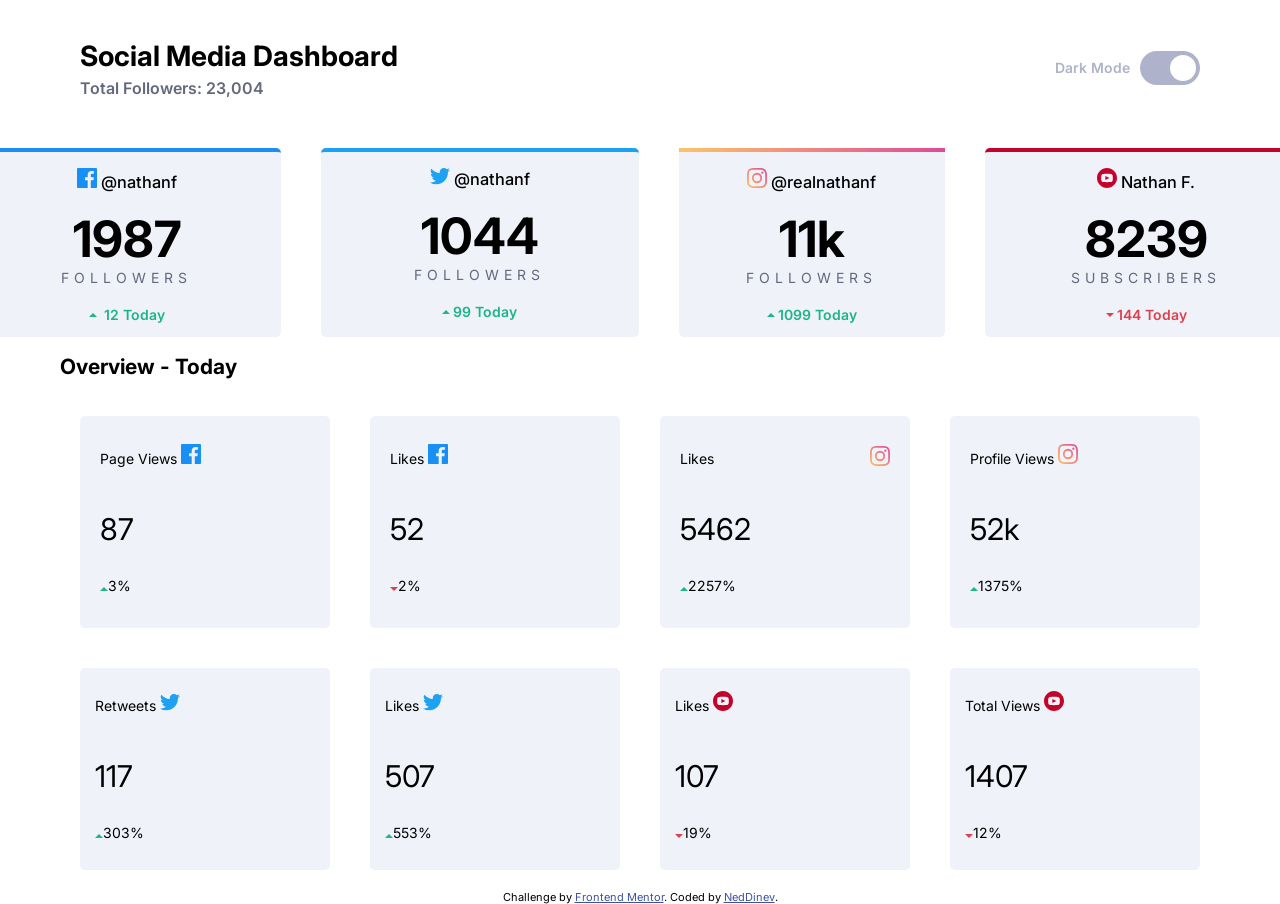
==== social-media-dashboard-with-theme-switcher-master/index.html @ 9ab5a929 "Add files via upload" ====
<!DOCTYPE html>
<html lang="en">
  <head>
    <meta charset="UTF-8" />
    <meta name="viewport" content="width=device-width, initial-scale=1.0" />
    <!-- displays site properly based on user's device -->
    <link rel="stylesheet" href="style.css" />
    <link
      rel="icon"
      type="image/png"
      sizes="32x32"
      href="./images/favicon-32x32.png"
    />

    <title>
      Frontend Mentor | Social media dashboard withtheme switcher master
    </title>
  </head>
  <body>
    <header>
      <div class="heading-wrapper">
        <h1>Social Media Dashboard</h1>
        <h3>Total Followers: 23,004</h3>
      </div>
      <div class="dark-mode-switch">
        <p>Dark Mode</p>
        <label class="switch">
          <input type="checkbox" checked />
          <span class="slider round"></span>
        </label>
      </div>
    </header>
    <main>
      <div class="wrapper-1">
        <div class="card card-facebook">
          <h3 class="card-username">
            <img src="./images/icon-facebook.svg" alt="Facebook" /> @nathanf
          </h3>
          <p class="card-number">1987</p>
          <p class="card-text">Followers</p>
          <p class="card-daily-count green">
            <img class="green-up" src="./images/icon-up.svg" alt="up" /> 12
            Today
          </p>
        </div>
        <div class="card card-twitter">
          <h3 class="card-username">
            <img src="./images/icon-twitter.svg" alt="Twitter" /> @nathanf
          </h3>
          <p class="card-number">1044</p>
          <p class="card-text">Followers</p>
          <p class="card-daily-count green">
            <img class="green-up" src="./images/icon-up.svg" alt="up" />99 Today
          </p>
        </div>
        <div class="card card-instagram">
          <h3 class="card-username">
            <img src="./images/icon-instagram.svg" alt="Instagram" />
            @realnathanf
          </h3>
          <p class="card-number">11k</p>
          <p class="card-text">Followers</p>
          <p class="card-daily-count green">
            <img class="green-up" src="./images/icon-up.svg" alt="up" />1099
            Today
          </p>
        </div>
        <div class="card card-youtube">
          <h3 class="card-username">
            <img src="./images/icon-youtube.svg" alt="youtube" /> Nathan F.
          </h3>
          <p class="card-number">8239</p>
          <p class="card-text">Subscribers</p>
          <p class="card-daily-count red">
            <img class="red-down" src="./images/icon-down.svg" alt="down" />144
            Today
          </p>
        </div>
      </div>
      <h2>Overview - Today</h2>
      <div class="wrapper-2">
        <div class="row-1">
          <div class="card">
            <p class="card-text">Page Views</p>
            <img src="./images/icon-facebook.svg" alt="Facebook" />
            <p class="card-number">87</p>

            <p class="card-daily-count">
              <img class="green-up" src="./images/icon-up.svg" alt="up" />3%
            </p>
          </div>
          <div class="card">
            <p class="card-text">Likes</p>
            <img src="./images/icon-facebook.svg" alt="Facebook" />
            <p class="card-number">52</p>

            <p class="card-daily-count">
              <img class="red-down" src="./images/icon-down.svg" alt="down" />2%
            </p>
          </div>
          <div class="card">
            <p class="card-text">Likes</p>
            <img
              src="./images/icon-instagram.svg"
              alt="Instagram"
              class="card-icon"
            />
            <p class="card-number">5462</p>

            <p class="card-daily-count">
              <img class="green-up" src="./images/icon-up.svg" alt="up" />2257%
            </p>
          </div>
          <div class="card">
            <p class="card-text">Profile Views</p>
            <img src="./images/icon-instagram.svg" alt="Instagram" />
            <p class="card-number">52k</p>

            <p class="card-daily-count">
              <img class="green-up" src="./images/icon-up.svg" alt="up" />1375%
            </p>
          </div>
        </div>
        <div class="row-2">
          <div class="card">
            <p class="card-text">Retweets</p>
            <img src="./images/icon-twitter.svg" alt="Twitter" />
            <p class="card-number">117</p>

            <p class="card-daily-count">
              <img class="green-up" src="./images/icon-up.svg" alt="up" />303%
            </p>
          </div>
          <div class="card">
            <p class="card-text">Likes</p>
            <img src="./images/icon-twitter.svg" alt="Twitter" />
            <p class="card-number">507</p>

            <p class="card-daily-count">
              <img class="green-up" src="./images/icon-up.svg" alt="up" />553%
            </p>
          </div>
          <div class="card">
            <p class="card-text">Likes</p>
            <img src="./images/icon-youtube.svg" alt="Youtube" />
            <p class="card-number">107</p>

            <p class="card-daily-count">
              <img
                class="red-down"
                src="./images/icon-down.svg"
                alt="down"
              />19%
            </p>
          </div>
          <div class="card">
            <p class="card-text">Total Views</p>
            <img src="./images/icon-youtube.svg" alt="Youtube" />
            <p class="card-number">1407</p>

            <p class="card-daily-count">
              <img
                class="red-down"
                src="./images/icon-down.svg"
                alt="down"
              />12%
            </p>
          </div>
        </div>
      </div>
    </main>
    <div class="attribution">
      Challenge by
      <a href="https://www.frontendmentor.io?ref=challenge" target="_blank"
        >Frontend Mentor</a
      >. Coded by <a href="https://www.github.com/NedDinev">NedDinev</a>.
    </div>
  </body>
</html>
---- social-media-dashboard-with-theme-switcher-master/style.css ----
@import url("https://fonts.googleapis.com/css2?family=Inter:wght@100;200;300;400;500;600;700;800;900&display=swap");
body {
  font-family: "Inter", sans-serif;
  font-size: 14px;
  font-weight: 400, 700;
  margin: 0;
  padding: 0;
}

.attribution {
  font-size: 11px;
  text-align: center;
}

.attribution a {
  color: #3e52a3;
}

header {
  display: -webkit-box;
  display: -ms-flexbox;
  display: flex;
  -webkit-box-pack: justify;
      -ms-flex-pack: justify;
          justify-content: space-between;
  padding: 20px 80px;
  margin-bottom: 30px;
  /* Rounded sliders */
}

header .heading-wrapper {
  display: inline-block;
}

header .heading-wrapper h1 {
  margin-bottom: 5px;
}

header .heading-wrapper h3 {
  color: #63687e;
  font-size: 16px;
  font-weight: 600;
  margin: 0;
}

header .dark-mode-switch {
  display: -webkit-box;
  display: -ms-flexbox;
  display: flex;
  margin-top: 25px;
}

header .dark-mode-switch p {
  color: #aeb3cb;
  font-weight: 600;
}

header .switch {
  position: relative;
  display: inline-block;
  width: 60px;
  height: 34px;
  margin-top: 6px;
  margin-left: 10px;
}

header .switch input {
  opacity: 0;
  width: 0;
  height: 0;
}

header .slider {
  position: absolute;
  cursor: pointer;
  top: 0;
  left: 0;
  right: 0;
  bottom: 0;
  background-color: #aeb3cb;
  -webkit-transition: 0.4s;
  transition: 0.4s;
}

header .slider:before {
  position: absolute;
  content: "";
  height: 26px;
  width: 26px;
  left: 4px;
  bottom: 4px;
  background-color: white;
  -webkit-transition: 0.4s;
  transition: 0.4s;
}

header input:checked + .slider {
  background-color: #aeb3cb;
}

header input:focus + .slider {
  background: linear-gradient(232deg, #378fe6 0%, #3eda82 70%);
}

header input:checked + .slider:before {
  -webkit-transform: translateX(26px);
          transform: translateX(26px);
}

header .slider.round {
  border-radius: 34px;
}

header .slider.round:before {
  border-radius: 50%;
}

main {
  padding: 0 60px;
}

main .wrapper-1 {
  display: -webkit-box;
  display: -ms-flexbox;
  display: flex;
  -webkit-box-pack: center;
      -ms-flex-pack: center;
          justify-content: center;
}

main .wrapper-1 .card-facebook {
  border-top: 4px solid #198ff5;
}

main .wrapper-1 .card-twitter {
  border-top: 4px solid #1ca0f2;
}

main .wrapper-1 .card-instagram {
  border-width: 4px;
  border-style: solid;
  -o-border-image: linear-gradient(to right, #fdc468, #df4996) 1;
     border-image: -webkit-gradient(linear, left top, right top, from(#fdc468), to(#df4996)) 1;
     border-image: linear-gradient(to right, #fdc468, #df4996) 1;
  border-bottom: none;
  border-right: none;
  border-left: none;
}

main .wrapper-1 .card-youtube {
  border-top: 4px solid #c4032a;
}

main .wrapper-1 .card {
  width: 400px;
  text-align: center;
  background-color: #f0f2fa;
  border-radius: 5px;
  margin: 0 20px;
}

main .wrapper-1 .card .card-username {
  font-weight: 500;
}

main .wrapper-1 .card .card-number {
  font-size: 50px;
  font-weight: 700;
  margin: 0 100px;
}

main .wrapper-1 .card .card-text {
  text-transform: uppercase;
  letter-spacing: 5px;
  color: #63687e;
  margin: 0 0 20px 0;
}

main .wrapper-1 .card .card-daily-count {
  font-weight: 600;
}

main .wrapper-1 .card .green-up,
main .wrapper-1 .card .red-down {
  margin-bottom: 3px;
  margin-right: 3px;
}

main .wrapper-1 .card .green {
  color: #1db489;
}

main .wrapper-1 .card .red {
  color: #dc414c;
}

main .wrapper-2 h2 {
  color: #63687e;
}

main .wrapper-2 .row-1 {
  display: -webkit-box;
  display: -ms-flexbox;
  display: flex;
  -webkit-box-orient: horizontal;
  -webkit-box-direction: normal;
      -ms-flex-direction: row;
          flex-direction: row;
  -webkit-box-pack: center;
      -ms-flex-pack: center;
          justify-content: center;
}

main .wrapper-2 .row-1 .card {
  padding: 20px;
  background-color: #f0f2fa;
  border-radius: 5px;
  margin: 20px;
  width: 400px;
}

main .wrapper-2 .row-1 .card .card-text {
  display: inline-block;
}

main .wrapper-2 .row-1 .card .card-number {
  font-size: 30px;
}

main .wrapper-2 .row-1 .card .card-icon {
  display: block;
  float: right;
  margin-top: 10px;
}

main .wrapper-2 .row-2 {
  display: -webkit-box;
  display: -ms-flexbox;
  display: flex;
  -webkit-box-orient: horizontal;
  -webkit-box-direction: normal;
      -ms-flex-direction: row;
          flex-direction: row;
  -webkit-box-pack: center;
      -ms-flex-pack: center;
          justify-content: center;
}

main .wrapper-2 .row-2 .card {
  padding: 15px;
  background-color: #f0f2fa;
  border-radius: 5px;
  margin: 20px;
  width: 400px;
}

main .wrapper-2 .row-2 .card .card-text {
  display: inline-block;
}

main .wrapper-2 .row-2 .card .card-number {
  font-size: 30px;
}

main .wrapper-2 .row-2 .card img {
  display: inline-block;
}
/*# sourceMappingURL=style.css.map */
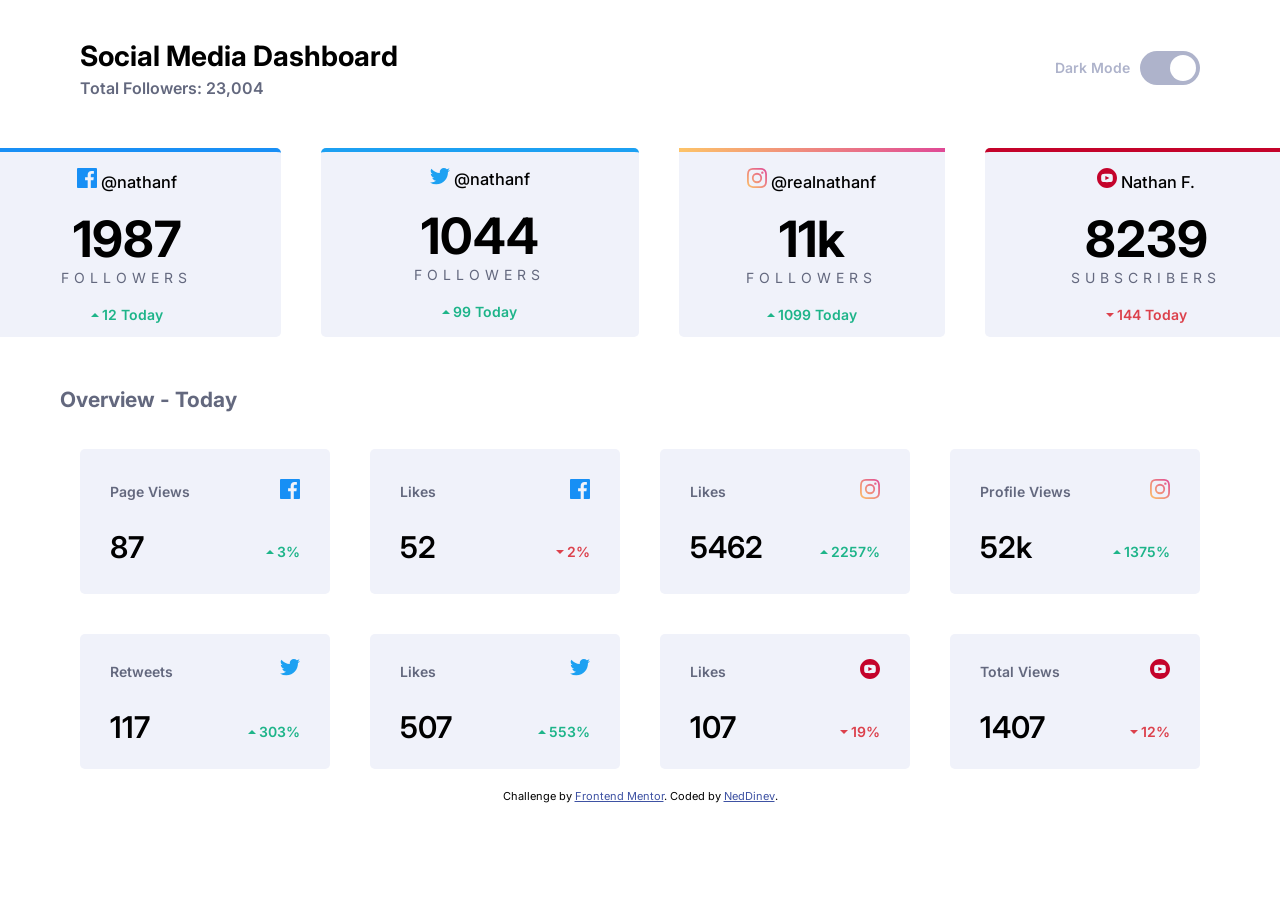
==== commit a69dbebd: "Add files via upload" ====
--- a/social-media-dashboard-with-theme-switcher-master/index.html
+++ b/social-media-dashboard-with-theme-switcher-master/index.html
@@ -39,8 +39,7 @@
           <p class="card-number">1987</p>
           <p class="card-text">Followers</p>
           <p class="card-daily-count green">
-            <img class="green-up" src="./images/icon-up.svg" alt="up" /> 12
-            Today
+            <img class="green-up" src="./images/icon-up.svg" alt="up" />12 Today
           </p>
         </div>
         <div class="card card-twitter">
@@ -82,21 +81,37 @@
         <div class="row-1">
           <div class="card">
             <p class="card-text">Page Views</p>
-            <img src="./images/icon-facebook.svg" alt="Facebook" />
-            <p class="card-number">87</p>
-
-            <p class="card-daily-count">
-              <img class="green-up" src="./images/icon-up.svg" alt="up" />3%
-            </p>
-          </div>
-          <div class="card">
-            <p class="card-text">Likes</p>
-            <img src="./images/icon-facebook.svg" alt="Facebook" />
-            <p class="card-number">52</p>
-
-            <p class="card-daily-count">
-              <img class="red-down" src="./images/icon-down.svg" alt="down" />2%
-            </p>
+            <img
+              src="./images/icon-facebook.svg"
+              alt="Facebook"
+              class="card-icon"
+            />
+            <div class="inline-box">
+              <p class="card-number">87</p>
+
+              <p class="card-daily-count green">
+                <img class="green-up" src="./images/icon-up.svg" alt="up" />3%
+              </p>
+            </div>
+          </div>
+          <div class="card">
+            <p class="card-text">Likes</p>
+            <img
+              src="./images/icon-facebook.svg"
+              alt="Facebook"
+              class="card-icon"
+            />
+            <div class="inline-box">
+              <p class="card-number">52</p>
+
+              <p class="card-daily-count red">
+                <img
+                  class="red-down"
+                  src="./images/icon-down.svg"
+                  alt="down"
+                />2%
+              </p>
+            </div>
           </div>
           <div class="card">
             <p class="card-text">Likes</p>
@@ -105,66 +120,106 @@
               alt="Instagram"
               class="card-icon"
             />
-            <p class="card-number">5462</p>
-
-            <p class="card-daily-count">
-              <img class="green-up" src="./images/icon-up.svg" alt="up" />2257%
-            </p>
+            <div class="inline-box">
+              <p class="card-number">5462</p>
+
+              <p class="card-daily-count green">
+                <img
+                  class="green-up"
+                  src="./images/icon-up.svg"
+                  alt="up"
+                />2257%
+              </p>
+            </div>
           </div>
           <div class="card">
             <p class="card-text">Profile Views</p>
-            <img src="./images/icon-instagram.svg" alt="Instagram" />
-            <p class="card-number">52k</p>
-
-            <p class="card-daily-count">
-              <img class="green-up" src="./images/icon-up.svg" alt="up" />1375%
-            </p>
+            <img
+              src="./images/icon-instagram.svg"
+              alt="Instagram"
+              class="card-icon"
+            />
+            <div class="inline-box">
+              <p class="card-number">52k</p>
+
+              <p class="card-daily-count green">
+                <img
+                  class="green-up"
+                  src="./images/icon-up.svg"
+                  alt="up"
+                />1375%
+              </p>
+            </div>
           </div>
         </div>
         <div class="row-2">
           <div class="card">
             <p class="card-text">Retweets</p>
-            <img src="./images/icon-twitter.svg" alt="Twitter" />
-            <p class="card-number">117</p>
-
-            <p class="card-daily-count">
-              <img class="green-up" src="./images/icon-up.svg" alt="up" />303%
-            </p>
-          </div>
-          <div class="card">
-            <p class="card-text">Likes</p>
-            <img src="./images/icon-twitter.svg" alt="Twitter" />
-            <p class="card-number">507</p>
-
-            <p class="card-daily-count">
-              <img class="green-up" src="./images/icon-up.svg" alt="up" />553%
-            </p>
-          </div>
-          <div class="card">
-            <p class="card-text">Likes</p>
-            <img src="./images/icon-youtube.svg" alt="Youtube" />
-            <p class="card-number">107</p>
-
-            <p class="card-daily-count">
-              <img
-                class="red-down"
-                src="./images/icon-down.svg"
-                alt="down"
-              />19%
-            </p>
+            <img
+              src="./images/icon-twitter.svg"
+              alt="Twitter"
+              class="card-icon"
+            />
+            <div class="inline-box">
+              <p class="card-number">117</p>
+
+              <p class="card-daily-count green">
+                <img class="green-up" src="./images/icon-up.svg" alt="up" />303%
+              </p>
+            </div>
+          </div>
+          <div class="card">
+            <p class="card-text">Likes</p>
+            <img
+              src="./images/icon-twitter.svg"
+              alt="Twitter"
+              class="card-icon"
+            />
+            <div class="inline-box">
+              <p class="card-number">507</p>
+
+              <p class="card-daily-count green">
+                <img class="green-up" src="./images/icon-up.svg" alt="up" />553%
+              </p>
+            </div>
+          </div>
+          <div class="card">
+            <p class="card-text">Likes</p>
+            <img
+              src="./images/icon-youtube.svg"
+              alt="Youtube"
+              class="card-icon"
+            />
+            <div class="inline-box">
+              <p class="card-number">107</p>
+
+              <p class="card-daily-count red">
+                <img
+                  class="red-down"
+                  src="./images/icon-down.svg"
+                  alt="down"
+                />19%
+              </p>
+            </div>
           </div>
           <div class="card">
             <p class="card-text">Total Views</p>
-            <img src="./images/icon-youtube.svg" alt="Youtube" />
-            <p class="card-number">1407</p>
-
-            <p class="card-daily-count">
-              <img
-                class="red-down"
-                src="./images/icon-down.svg"
-                alt="down"
-              />12%
-            </p>
+            <img
+              src="./images/icon-youtube.svg"
+              alt="Youtube"
+              class="card-icon"
+            />
+            <div class="inline-box">
+              <p class="card-number">1407</p>
+
+              <p class="card-daily-count red">
+                <img
+                  class="red-down"
+                  src="./images/icon-down.svg"
+                  alt="down"
+                />12%
+              </p>
+            </div>
           </div>
         </div>
       </div>
--- a/social-media-dashboard-with-theme-switcher-master/style.css
+++ b/social-media-dashboard-with-theme-switcher-master/style.css
@@ -77,9 +77,7 @@
   left: 0;
   right: 0;
   bottom: 0;
-  background-color: #aeb3cb;
-  -webkit-transition: 0.4s;
-  transition: 0.4s;
+  background: linear-gradient(232deg, #378fe6 0%, #3eda82 70%);
 }
 
 header .slider:before {
@@ -89,17 +87,21 @@
   width: 26px;
   left: 4px;
   bottom: 4px;
-  background-color: white;
+  background: #252a41;
   -webkit-transition: 0.4s;
   transition: 0.4s;
 }
 
 header input:checked + .slider {
-  background-color: #aeb3cb;
-}
-
-header input:focus + .slider {
+  background: #aeb3cb;
+}
+
+header input:hover + .slider {
   background: linear-gradient(232deg, #378fe6 0%, #3eda82 70%);
+}
+
+header input:checked + .slider:before {
+  background: white;
 }
 
 header input:checked + .slider:before {
@@ -119,6 +121,24 @@
   padding: 0 60px;
 }
 
+main h2 {
+  color: #63687e;
+}
+
+main .green-up,
+main .red-down {
+  margin-bottom: 3px;
+  margin-right: 3px;
+}
+
+main .green {
+  color: #1db489;
+}
+
+main .red {
+  color: #dc414c;
+}
+
 main .wrapper-1 {
   display: -webkit-box;
   display: -ms-flexbox;
@@ -126,6 +146,7 @@
   -webkit-box-pack: center;
       -ms-flex-pack: center;
           justify-content: center;
+  margin-bottom: 50px;
 }
 
 main .wrapper-1 .card-facebook {
@@ -180,22 +201,20 @@
   font-weight: 600;
 }
 
-main .wrapper-1 .card .green-up,
-main .wrapper-1 .card .red-down {
-  margin-bottom: 3px;
-  margin-right: 3px;
-}
-
-main .wrapper-1 .card .green {
-  color: #1db489;
-}
-
-main .wrapper-1 .card .red {
-  color: #dc414c;
-}
-
-main .wrapper-2 h2 {
-  color: #63687e;
+main .wrapper-2 .card-daily-count {
+  font-weight: 600;
+  display: block;
+  float: right;
+}
+
+main .wrapper-2 .inline-box {
+  margin-top: 15px;
+}
+
+main .wrapper-2 .card-icon {
+  display: block;
+  float: right;
+  margin-top: 10px;
 }
 
 main .wrapper-2 .row-1 {
@@ -212,7 +231,7 @@
 }
 
 main .wrapper-2 .row-1 .card {
-  padding: 20px;
+  padding: 20px 30px;
   background-color: #f0f2fa;
   border-radius: 5px;
   margin: 20px;
@@ -221,16 +240,15 @@
 
 main .wrapper-2 .row-1 .card .card-text {
   display: inline-block;
+  font-weight: 600;
+  color: #63687e;
 }
 
 main .wrapper-2 .row-1 .card .card-number {
   font-size: 30px;
-}
-
-main .wrapper-2 .row-1 .card .card-icon {
-  display: block;
-  float: right;
-  margin-top: 10px;
+  font-weight: 600;
+  display: inline-block;
+  margin: 0;
 }
 
 main .wrapper-2 .row-2 {
@@ -247,7 +265,7 @@
 }
 
 main .wrapper-2 .row-2 .card {
-  padding: 15px;
+  padding: 15px 30px;
   background-color: #f0f2fa;
   border-radius: 5px;
   margin: 20px;
@@ -256,13 +274,14 @@
 
 main .wrapper-2 .row-2 .card .card-text {
   display: inline-block;
+  font-weight: 600;
+  color: #63687e;
 }
 
 main .wrapper-2 .row-2 .card .card-number {
   font-size: 30px;
-}
-
-main .wrapper-2 .row-2 .card img {
-  display: inline-block;
+  font-weight: 600;
+  display: inline-block;
+  margin: 0;
 }
 /*# sourceMappingURL=style.css.map */
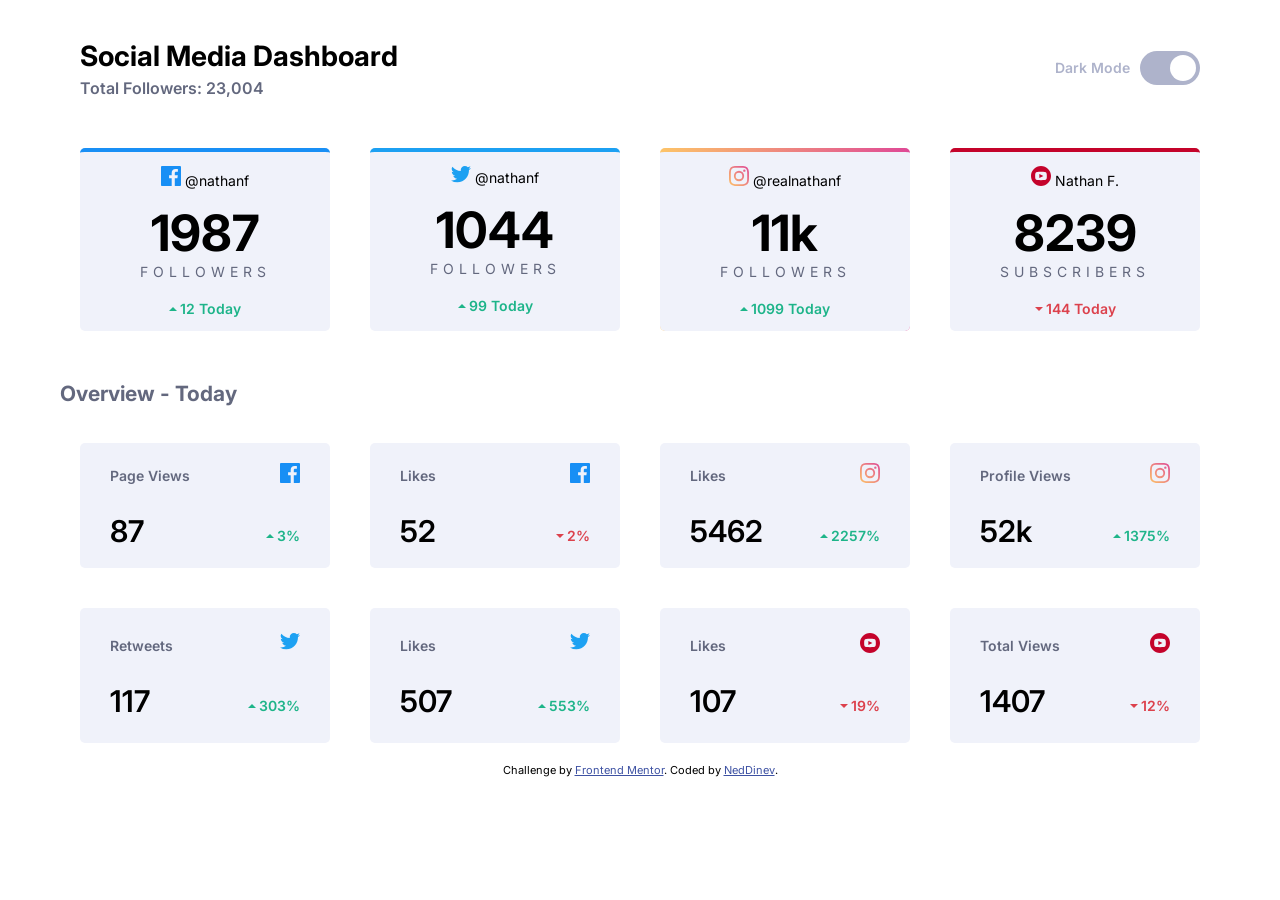
==== commit 1f7ad7b6: "Add files via upload" ====
--- a/social-media-dashboard-with-theme-switcher-master/index.html
+++ b/social-media-dashboard-with-theme-switcher-master/index.html
@@ -34,7 +34,7 @@
       <div class="wrapper-1">
         <div class="card card-facebook">
           <h3 class="card-username">
-            <img src="./images/icon-facebook.svg" alt="Facebook" /> @nathanf
+            <img src="./images/icon-facebook.svg" alt="Facebook" class="card-icon" /> @nathanf
           </h3>
           <p class="card-number">1987</p>
           <p class="card-text">Followers</p>
@@ -44,7 +44,7 @@
         </div>
         <div class="card card-twitter">
           <h3 class="card-username">
-            <img src="./images/icon-twitter.svg" alt="Twitter" /> @nathanf
+            <img src="./images/icon-twitter.svg" alt="Twitter" class="card-icon"/> @nathanf
           </h3>
           <p class="card-number">1044</p>
           <p class="card-text">Followers</p>
@@ -54,7 +54,7 @@
         </div>
         <div class="card card-instagram">
           <h3 class="card-username">
-            <img src="./images/icon-instagram.svg" alt="Instagram" />
+            <img src="./images/icon-instagram.svg" alt="Instagram" class="card-icon"/>
             @realnathanf
           </h3>
           <p class="card-number">11k</p>
@@ -66,7 +66,7 @@
         </div>
         <div class="card card-youtube">
           <h3 class="card-username">
-            <img src="./images/icon-youtube.svg" alt="youtube" /> Nathan F.
+            <img src="./images/icon-youtube.svg" alt="youtube" class="card-icon"/> Nathan F.
           </h3>
           <p class="card-number">8239</p>
           <p class="card-text">Subscribers</p>
--- a/social-media-dashboard-with-theme-switcher-master/style.css
+++ b/social-media-dashboard-with-theme-switcher-master/style.css
@@ -158,14 +158,15 @@
 }
 
 main .wrapper-1 .card-instagram {
-  border-width: 4px;
-  border-style: solid;
-  -o-border-image: linear-gradient(to right, #fdc468, #df4996) 1;
-     border-image: -webkit-gradient(linear, left top, right top, from(#fdc468), to(#df4996)) 1;
-     border-image: linear-gradient(to right, #fdc468, #df4996) 1;
+  border: double 4px transparent;
+  border-radius: 30px;
+  background-image: -webkit-gradient(linear, left top, left bottom, from(#f0f2fa), to(#f0f2fa)), -webkit-gradient(linear, left top, right top, from(#fdc468), to(#df4996));
+  background-image: linear-gradient(#f0f2fa, #f0f2fa), linear-gradient(to right, #fdc468, #df4996);
   border-bottom: none;
+  border-left: none;
   border-right: none;
-  border-left: none;
+  background-origin: border-box;
+  background-clip: content-box, border-box;
 }
 
 main .wrapper-1 .card-youtube {
@@ -173,7 +174,7 @@
 }
 
 main .wrapper-1 .card {
-  width: 400px;
+  width: 250px;
   text-align: center;
   background-color: #f0f2fa;
   border-radius: 5px;
@@ -181,13 +182,14 @@
 }
 
 main .wrapper-1 .card .card-username {
-  font-weight: 500;
+  font-size: 14px;
+  font-weight: 400;
 }
 
 main .wrapper-1 .card .card-number {
   font-size: 50px;
   font-weight: 700;
-  margin: 0 100px;
+  margin: 0;
 }
 
 main .wrapper-1 .card .card-text {
@@ -199,6 +201,12 @@
 
 main .wrapper-1 .card .card-daily-count {
   font-weight: 600;
+}
+
+main .wrapper-1 .card:hover {
+  -webkit-filter: brightness(90%);
+          filter: brightness(90%);
+  cursor: pointer;
 }
 
 main .wrapper-2 .card-daily-count {
@@ -231,11 +239,11 @@
 }
 
 main .wrapper-2 .row-1 .card {
-  padding: 20px 30px;
+  padding: 10px 30px;
   background-color: #f0f2fa;
   border-radius: 5px;
   margin: 20px;
-  width: 400px;
+  width: 300px;
 }
 
 main .wrapper-2 .row-1 .card .card-text {
@@ -249,6 +257,12 @@
   font-weight: 600;
   display: inline-block;
   margin: 0;
+}
+
+main .wrapper-2 .row-1 .card:hover {
+  -webkit-filter: brightness(90%);
+          filter: brightness(90%);
+  cursor: pointer;
 }
 
 main .wrapper-2 .row-2 {
@@ -269,7 +283,7 @@
   background-color: #f0f2fa;
   border-radius: 5px;
   margin: 20px;
-  width: 400px;
+  width: 300px;
 }
 
 main .wrapper-2 .row-2 .card .card-text {
@@ -284,4 +298,10 @@
   display: inline-block;
   margin: 0;
 }
+
+main .wrapper-2 .row-2 .card:hover {
+  -webkit-filter: brightness(90%);
+          filter: brightness(90%);
+  cursor: pointer;
+}
 /*# sourceMappingURL=style.css.map */
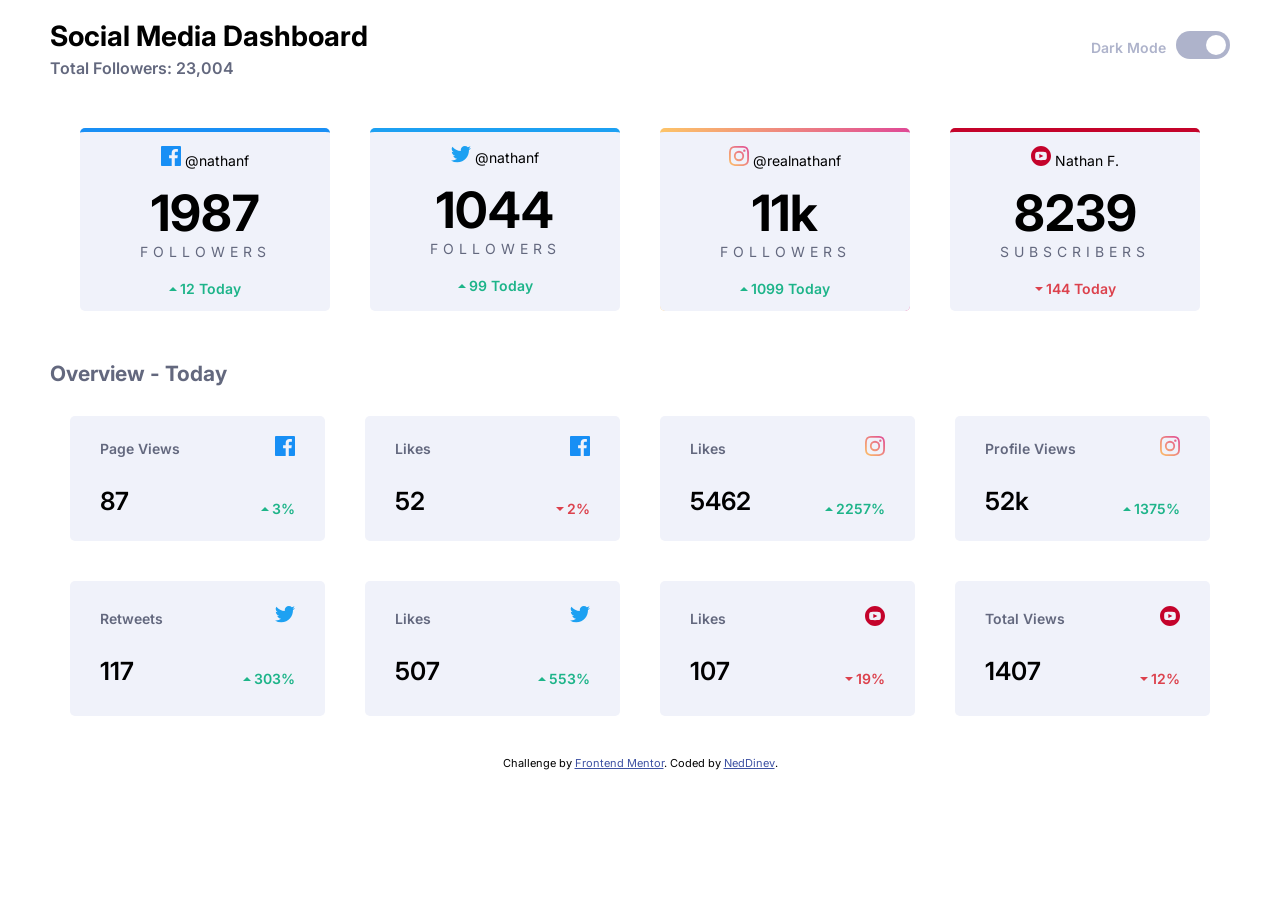
==== commit 32eec3ea: "Add files via upload" ====
--- a/social-media-dashboard-with-theme-switcher-master/index.html
+++ b/social-media-dashboard-with-theme-switcher-master/index.html
@@ -5,6 +5,7 @@
     <meta name="viewport" content="width=device-width, initial-scale=1.0" />
     <!-- displays site properly based on user's device -->
     <link rel="stylesheet" href="style.css" />
+    <link rel="stylesheet" href="responsive.css" />
     <link
       rel="icon"
       type="image/png"
@@ -22,6 +23,7 @@
         <h1>Social Media Dashboard</h1>
         <h3>Total Followers: 23,004</h3>
       </div>
+      <hr />
       <div class="dark-mode-switch">
         <p>Dark Mode</p>
         <label class="switch">
@@ -34,7 +36,12 @@
       <div class="wrapper-1">
         <div class="card card-facebook">
           <h3 class="card-username">
-            <img src="./images/icon-facebook.svg" alt="Facebook" class="card-icon" /> @nathanf
+            <img
+              src="./images/icon-facebook.svg"
+              alt="Facebook"
+              class="card-icon"
+            />
+            @nathanf
           </h3>
           <p class="card-number">1987</p>
           <p class="card-text">Followers</p>
@@ -44,7 +51,12 @@
         </div>
         <div class="card card-twitter">
           <h3 class="card-username">
-            <img src="./images/icon-twitter.svg" alt="Twitter" class="card-icon"/> @nathanf
+            <img
+              src="./images/icon-twitter.svg"
+              alt="Twitter"
+              class="card-icon"
+            />
+            @nathanf
           </h3>
           <p class="card-number">1044</p>
           <p class="card-text">Followers</p>
@@ -54,7 +66,11 @@
         </div>
         <div class="card card-instagram">
           <h3 class="card-username">
-            <img src="./images/icon-instagram.svg" alt="Instagram" class="card-icon"/>
+            <img
+              src="./images/icon-instagram.svg"
+              alt="Instagram"
+              class="card-icon"
+            />
             @realnathanf
           </h3>
           <p class="card-number">11k</p>
@@ -66,7 +82,12 @@
         </div>
         <div class="card card-youtube">
           <h3 class="card-username">
-            <img src="./images/icon-youtube.svg" alt="youtube" class="card-icon"/> Nathan F.
+            <img
+              src="./images/icon-youtube.svg"
+              alt="youtube"
+              class="card-icon"
+            />
+            Nathan F.
           </h3>
           <p class="card-number">8239</p>
           <p class="card-text">Subscribers</p>
--- a/social-media-dashboard-with-theme-switcher-master/style.css
+++ b/social-media-dashboard-with-theme-switcher-master/style.css
@@ -23,11 +23,15 @@
   -webkit-box-pack: justify;
       -ms-flex-pack: justify;
           justify-content: space-between;
-  padding: 20px 80px;
+  padding: 0 50px;
   margin-bottom: 30px;
   /* Rounded sliders */
 }
 
+header hr {
+  display: none;
+}
+
 header .heading-wrapper {
   display: inline-block;
 }
@@ -58,8 +62,8 @@
 header .switch {
   position: relative;
   display: inline-block;
-  width: 60px;
-  height: 34px;
+  width: 54px;
+  height: 28px;
   margin-top: 6px;
   margin-left: 10px;
 }
@@ -83,8 +87,8 @@
 header .slider:before {
   position: absolute;
   content: "";
-  height: 26px;
-  width: 26px;
+  height: 20px;
+  width: 20px;
   left: 4px;
   bottom: 4px;
   background: #252a41;
@@ -118,10 +122,11 @@
 }
 
 main {
-  padding: 0 60px;
+  padding: 20px 50px;
 }
 
 main h2 {
+  margin: 10px 0;
   color: #63687e;
 }
 
@@ -253,7 +258,7 @@
 }
 
 main .wrapper-2 .row-1 .card .card-number {
-  font-size: 30px;
+  font-size: 25px;
   font-weight: 600;
   display: inline-block;
   margin: 0;
@@ -293,7 +298,7 @@
 }
 
 main .wrapper-2 .row-2 .card .card-number {
-  font-size: 30px;
+  font-size: 25px;
   font-weight: 600;
   display: inline-block;
   margin: 0;
--- a/social-media-dashboard-with-theme-switcher-master/responsive.css
+++ b/social-media-dashboard-with-theme-switcher-master/responsive.css
@@ -0,0 +1,95 @@
+@media only screen and (max-width: 1010px) {
+  header {
+    padding: 0 30px;
+  }
+  main {
+    padding: 20px 30px;
+  }
+  main .wrapper-1 .card {
+    margin: 0 10px;
+  }
+  main .wrapper-2 .row-1 .card {
+    margin: 10px;
+    padding: 8px 15px;
+  }
+  main .wrapper-2 .row-2 .card {
+    margin: 10px;
+    padding: 8px 15px;
+  }
+}
+@media only screen and (max-width: 768px) {
+  header {
+    display: flex;
+    flex-direction: column;
+    margin-bottom: 0;
+  }
+  header .heading-wrapper {
+    margin-bottom: 15px;
+  }
+  header hr {
+    display: unset;
+    width: 100%;
+  }
+  header .dark-mode-switch {
+    display: inline-block;
+    margin-top: 5px;
+  }
+  header .dark-mode-switch p {
+    display: inline-block;
+  }
+  header .switch {
+    float: right;
+  }
+  main .wrapper-1 {
+    flex-direction: column;
+  }
+  main .wrapper-1 .card {
+    margin: 10px auto;
+    width: 60%;
+  }
+  main .wrapper-2 .row-1 {
+    flex-direction: column;
+  }
+  main .wrapper-2 .row-2 {
+    flex-direction: column;
+  }
+  main .wrapper-2 .row-1 .card {
+    margin: 10px auto;
+    width: 55%;
+  }
+  main .wrapper-2 .row-2 .card {
+    margin: 10px auto;
+    width: 55%;
+  }
+}
+@media only screen and (max-width: 570px) {
+  main .wrapper-1 .card {
+    width: 80%;
+  }
+  main .wrapper-2 .row-1 .card {
+    width: 75%;
+  }
+  main .wrapper-2 .row-2 .card {
+    width: 75%;
+  }
+}
+@media only screen and (max-width: 450px) {
+  header .heading-wrapper h1 {
+    font-size: 6vw;
+  }
+  header .heading-wrapper h3 {
+    font-size: 4vw;
+  }
+  header .dark-mode-switch {
+    font-size: 4vw;
+  }
+  main .wrapper-1 .card {
+    width: 100%;
+  }
+  main .wrapper-2 .row-1 .card {
+    width: 90%;
+  }
+  main .wrapper-2 .row-2 .card {
+    width: 90%;
+  }
+}
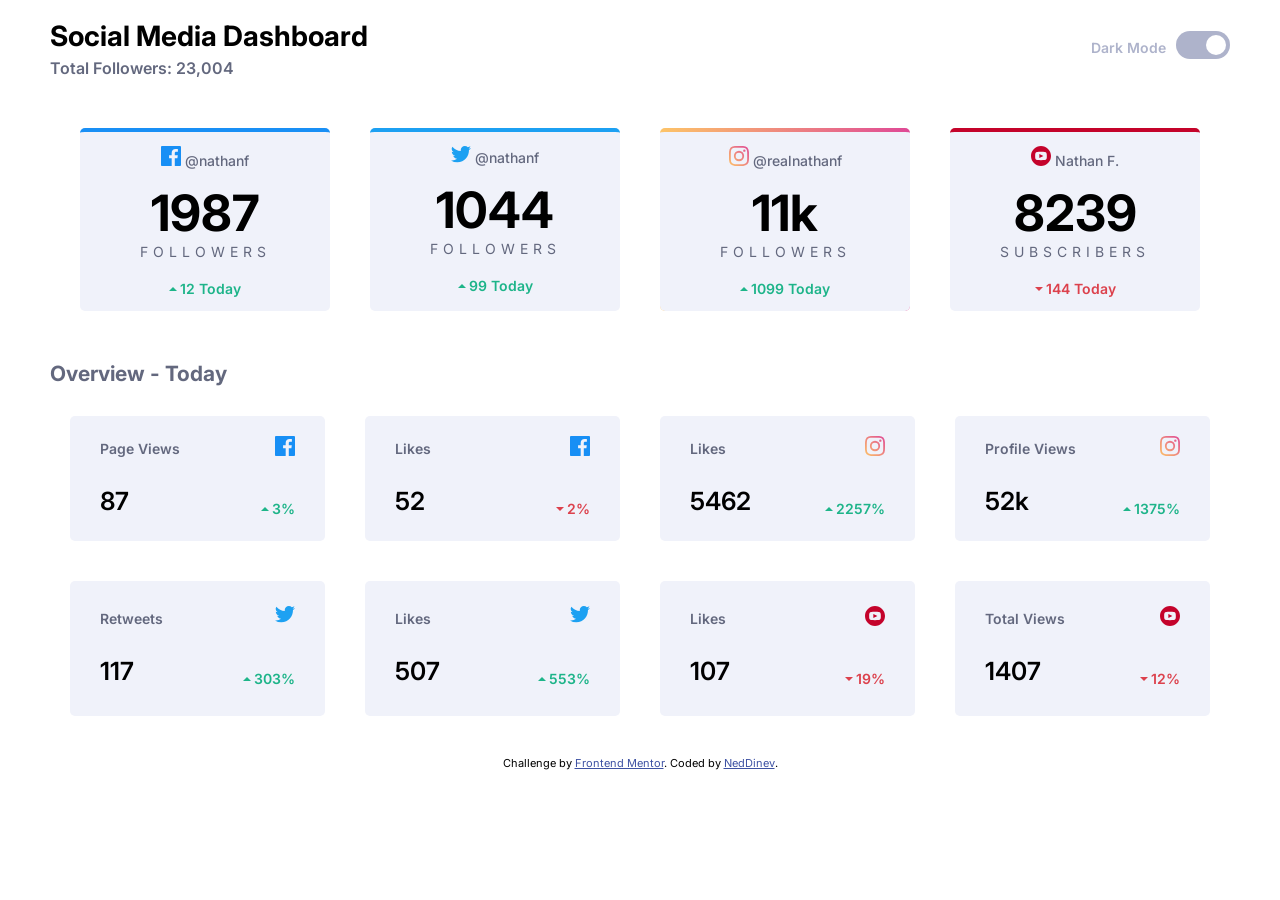
==== commit 77189765: "Add files via upload" ====
--- a/social-media-dashboard-with-theme-switcher-master/index.html
+++ b/social-media-dashboard-with-theme-switcher-master/index.html
@@ -20,14 +20,19 @@
   <body>
     <header>
       <div class="heading-wrapper">
-        <h1>Social Media Dashboard</h1>
+        <h1 class="DM-bold-text">Social Media Dashboard</h1>
         <h3>Total Followers: 23,004</h3>
       </div>
       <hr />
       <div class="dark-mode-switch">
-        <p>Dark Mode</p>
+        <p class="DM-bold-text">Dark Mode</p>
         <label class="switch">
-          <input type="checkbox" checked />
+          <input
+            id="dark-mode-toggle"
+            type="checkbox"
+            onClick="darkModeToggle()"
+            checked
+          />
           <span class="slider round"></span>
         </label>
       </div>
@@ -43,7 +48,7 @@
             />
             @nathanf
           </h3>
-          <p class="card-number">1987</p>
+          <p class="card-number DM-bold-text">1987</p>
           <p class="card-text">Followers</p>
           <p class="card-daily-count green">
             <img class="green-up" src="./images/icon-up.svg" alt="up" />12 Today
@@ -58,7 +63,7 @@
             />
             @nathanf
           </h3>
-          <p class="card-number">1044</p>
+          <p class="card-number DM-bold-text">1044</p>
           <p class="card-text">Followers</p>
           <p class="card-daily-count green">
             <img class="green-up" src="./images/icon-up.svg" alt="up" />99 Today
@@ -73,7 +78,7 @@
             />
             @realnathanf
           </h3>
-          <p class="card-number">11k</p>
+          <p class="card-number DM-bold-text">11k</p>
           <p class="card-text">Followers</p>
           <p class="card-daily-count green">
             <img class="green-up" src="./images/icon-up.svg" alt="up" />1099
@@ -89,7 +94,7 @@
             />
             Nathan F.
           </h3>
-          <p class="card-number">8239</p>
+          <p class="card-number DM-bold-text">8239</p>
           <p class="card-text">Subscribers</p>
           <p class="card-daily-count red">
             <img class="red-down" src="./images/icon-down.svg" alt="down" />144
@@ -108,7 +113,7 @@
               class="card-icon"
             />
             <div class="inline-box">
-              <p class="card-number">87</p>
+              <p class="card-number DM-bold-text">87</p>
 
               <p class="card-daily-count green">
                 <img class="green-up" src="./images/icon-up.svg" alt="up" />3%
@@ -123,7 +128,7 @@
               class="card-icon"
             />
             <div class="inline-box">
-              <p class="card-number">52</p>
+              <p class="card-number DM-bold-text">52</p>
 
               <p class="card-daily-count red">
                 <img
@@ -142,7 +147,7 @@
               class="card-icon"
             />
             <div class="inline-box">
-              <p class="card-number">5462</p>
+              <p class="card-number DM-bold-text">5462</p>
 
               <p class="card-daily-count green">
                 <img
@@ -161,7 +166,7 @@
               class="card-icon"
             />
             <div class="inline-box">
-              <p class="card-number">52k</p>
+              <p class="card-number DM-bold-text">52k</p>
 
               <p class="card-daily-count green">
                 <img
@@ -182,7 +187,7 @@
               class="card-icon"
             />
             <div class="inline-box">
-              <p class="card-number">117</p>
+              <p class="card-number DM-bold-text">117</p>
 
               <p class="card-daily-count green">
                 <img class="green-up" src="./images/icon-up.svg" alt="up" />303%
@@ -197,7 +202,7 @@
               class="card-icon"
             />
             <div class="inline-box">
-              <p class="card-number">507</p>
+              <p class="card-number DM-bold-text">507</p>
 
               <p class="card-daily-count green">
                 <img class="green-up" src="./images/icon-up.svg" alt="up" />553%
@@ -212,7 +217,7 @@
               class="card-icon"
             />
             <div class="inline-box">
-              <p class="card-number">107</p>
+              <p class="card-number DM-bold-text">107</p>
 
               <p class="card-daily-count red">
                 <img
@@ -231,7 +236,7 @@
               class="card-icon"
             />
             <div class="inline-box">
-              <p class="card-number">1407</p>
+              <p class="card-number DM-bold-text">1407</p>
 
               <p class="card-daily-count red">
                 <img
@@ -251,5 +256,6 @@
         >Frontend Mentor</a
       >. Coded by <a href="https://www.github.com/NedDinev">NedDinev</a>.
     </div>
+    <script type="text/javascript" src="script.js" defer></script>
   </body>
 </html>
--- a/social-media-dashboard-with-theme-switcher-master/style.css
+++ b/social-media-dashboard-with-theme-switcher-master/style.css
@@ -5,6 +5,7 @@
   font-weight: 400, 700;
   margin: 0;
   padding: 0;
+  background-color: white;
 }
 
 .attribution {
@@ -188,7 +189,8 @@
 
 main .wrapper-1 .card .card-username {
   font-size: 14px;
-  font-weight: 400;
+  font-weight: 500;
+  color: #63687e;
 }
 
 main .wrapper-1 .card .card-number {
@@ -309,4 +311,13 @@
           filter: brightness(90%);
   cursor: pointer;
 }
+
+.dark-mode-body {
+  background-color: #1e202a;
+  color: white;
+}
+
+.dark-mode-text {
+  background-color: #252a41;
+}
 /*# sourceMappingURL=style.css.map */
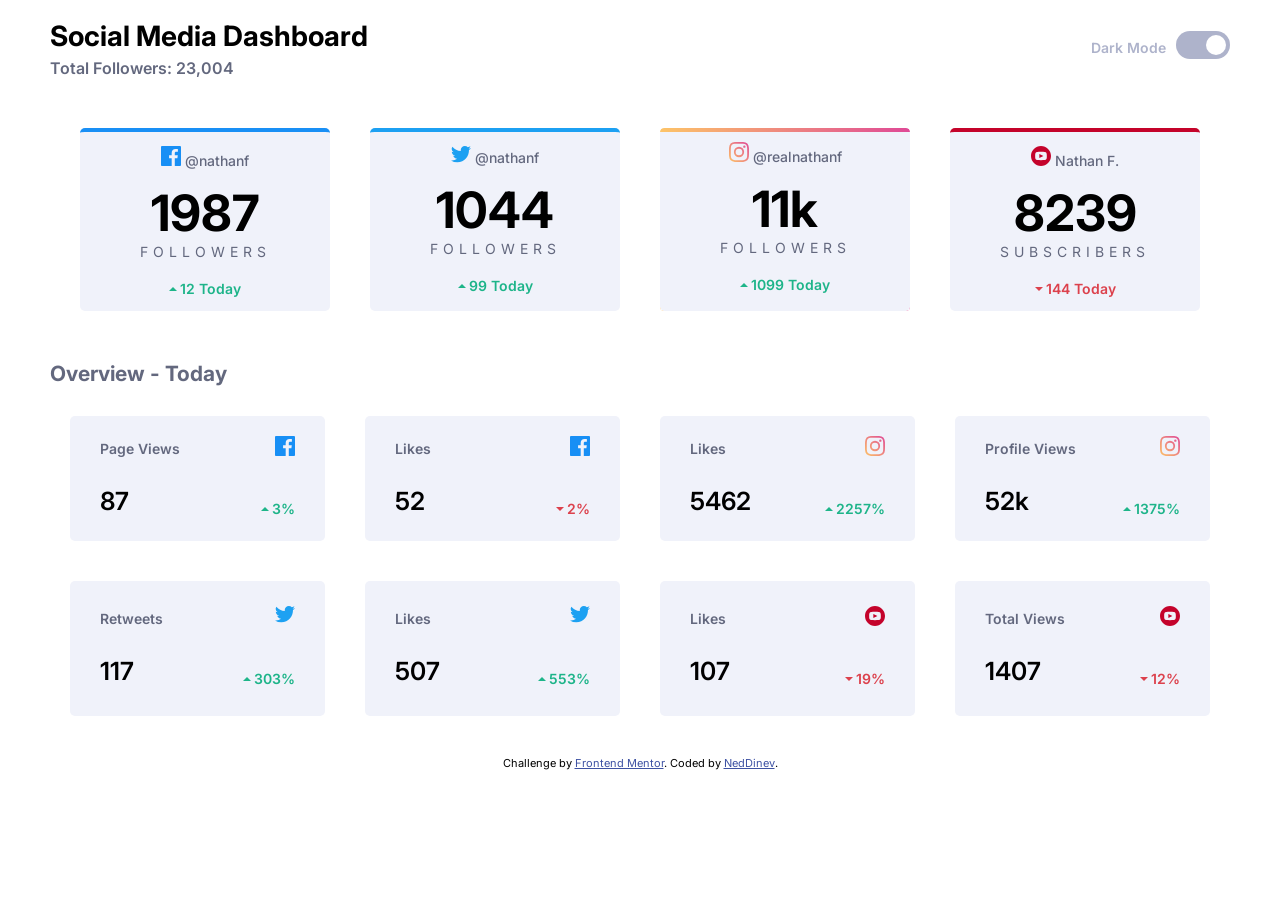
==== commit 04db508e: "Add files via upload" ====
--- a/social-media-dashboard-with-theme-switcher-master/index.html
+++ b/social-media-dashboard-with-theme-switcher-master/index.html
@@ -20,12 +20,12 @@
   <body>
     <header>
       <div class="heading-wrapper">
-        <h1 class="DM-bold-text">Social Media Dashboard</h1>
+        <h1>Social Media Dashboard</h1>
         <h3>Total Followers: 23,004</h3>
       </div>
       <hr />
       <div class="dark-mode-switch">
-        <p class="DM-bold-text">Dark Mode</p>
+        <p>Dark Mode</p>
         <label class="switch">
           <input
             id="dark-mode-toggle"
@@ -48,7 +48,7 @@
             />
             @nathanf
           </h3>
-          <p class="card-number DM-bold-text">1987</p>
+          <p class="card-number">1987</p>
           <p class="card-text">Followers</p>
           <p class="card-daily-count green">
             <img class="green-up" src="./images/icon-up.svg" alt="up" />12 Today
@@ -63,7 +63,7 @@
             />
             @nathanf
           </h3>
-          <p class="card-number DM-bold-text">1044</p>
+          <p class="card-number">1044</p>
           <p class="card-text">Followers</p>
           <p class="card-daily-count green">
             <img class="green-up" src="./images/icon-up.svg" alt="up" />99 Today
@@ -78,7 +78,7 @@
             />
             @realnathanf
           </h3>
-          <p class="card-number DM-bold-text">11k</p>
+          <p class="card-number">11k</p>
           <p class="card-text">Followers</p>
           <p class="card-daily-count green">
             <img class="green-up" src="./images/icon-up.svg" alt="up" />1099
@@ -94,7 +94,7 @@
             />
             Nathan F.
           </h3>
-          <p class="card-number DM-bold-text">8239</p>
+          <p class="card-number">8239</p>
           <p class="card-text">Subscribers</p>
           <p class="card-daily-count red">
             <img class="red-down" src="./images/icon-down.svg" alt="down" />144
@@ -102,7 +102,7 @@
           </p>
         </div>
       </div>
-      <h2>Overview - Today</h2>
+      <h2 class="gray-to-white">Overview - Today</h2>
       <div class="wrapper-2">
         <div class="row-1">
           <div class="card">
@@ -113,7 +113,7 @@
               class="card-icon"
             />
             <div class="inline-box">
-              <p class="card-number DM-bold-text">87</p>
+              <p class="card-number">87</p>
 
               <p class="card-daily-count green">
                 <img class="green-up" src="./images/icon-up.svg" alt="up" />3%
@@ -128,7 +128,7 @@
               class="card-icon"
             />
             <div class="inline-box">
-              <p class="card-number DM-bold-text">52</p>
+              <p class="card-number">52</p>
 
               <p class="card-daily-count red">
                 <img
@@ -147,7 +147,7 @@
               class="card-icon"
             />
             <div class="inline-box">
-              <p class="card-number DM-bold-text">5462</p>
+              <p class="card-number">5462</p>
 
               <p class="card-daily-count green">
                 <img
@@ -166,7 +166,7 @@
               class="card-icon"
             />
             <div class="inline-box">
-              <p class="card-number DM-bold-text">52k</p>
+              <p class="card-number">52k</p>
 
               <p class="card-daily-count green">
                 <img
@@ -187,7 +187,7 @@
               class="card-icon"
             />
             <div class="inline-box">
-              <p class="card-number DM-bold-text">117</p>
+              <p class="card-number">117</p>
 
               <p class="card-daily-count green">
                 <img class="green-up" src="./images/icon-up.svg" alt="up" />303%
@@ -202,7 +202,7 @@
               class="card-icon"
             />
             <div class="inline-box">
-              <p class="card-number DM-bold-text">507</p>
+              <p class="card-number">507</p>
 
               <p class="card-daily-count green">
                 <img class="green-up" src="./images/icon-up.svg" alt="up" />553%
@@ -217,7 +217,7 @@
               class="card-icon"
             />
             <div class="inline-box">
-              <p class="card-number DM-bold-text">107</p>
+              <p class="card-number">107</p>
 
               <p class="card-daily-count red">
                 <img
@@ -236,7 +236,7 @@
               class="card-icon"
             />
             <div class="inline-box">
-              <p class="card-number DM-bold-text">1407</p>
+              <p class="card-number">1407</p>
 
               <p class="card-daily-count red">
                 <img
--- a/social-media-dashboard-with-theme-switcher-master/style.css
+++ b/social-media-dashboard-with-theme-switcher-master/style.css
@@ -163,18 +163,6 @@
   border-top: 4px solid #1ca0f2;
 }
 
-main .wrapper-1 .card-instagram {
-  border: double 4px transparent;
-  border-radius: 30px;
-  background-image: -webkit-gradient(linear, left top, left bottom, from(#f0f2fa), to(#f0f2fa)), -webkit-gradient(linear, left top, right top, from(#fdc468), to(#df4996));
-  background-image: linear-gradient(#f0f2fa, #f0f2fa), linear-gradient(to right, #fdc468, #df4996);
-  border-bottom: none;
-  border-left: none;
-  border-right: none;
-  background-origin: border-box;
-  background-clip: content-box, border-box;
-}
-
 main .wrapper-1 .card-youtube {
   border-top: 4px solid #c4032a;
 }
@@ -214,6 +202,31 @@
   -webkit-filter: brightness(90%);
           filter: brightness(90%);
   cursor: pointer;
+}
+
+main .wrapper-1 .card-instagram {
+  position: relative;
+}
+
+main .wrapper-1 .card-instagram::before {
+  content: "";
+  position: absolute;
+  top: 0;
+  left: 0;
+  right: 0;
+  bottom: 0;
+  border-radius: 4px;
+  padding: 4px 0px 0px 0px;
+  background: -webkit-gradient(linear, left top, right top, from(#fdc468), to(#df4996));
+  background: linear-gradient(to right, #fdc468, #df4996);
+  -webkit-mask: -webkit-gradient(linear, left top, left bottom, color-stop(0, #fff)) content-box, -webkit-gradient(linear, left top, left bottom, color-stop(0, #fff));
+  -webkit-mask: linear-gradient(#fff 0 0) content-box, linear-gradient(#fff 0 0);
+          mask: -webkit-gradient(linear, left top, left bottom, color-stop(0, #fff)) content-box, -webkit-gradient(linear, left top, left bottom, color-stop(0, #fff));
+          mask: linear-gradient(#fff 0 0) content-box, linear-gradient(#fff 0 0);
+  -webkit-mask-composite: xor;
+          mask-composite: xor;
+  -webkit-mask-composite: exclude;
+          mask-composite: exclude;
 }
 
 main .wrapper-2 .card-daily-count {
@@ -316,8 +329,4 @@
   background-color: #1e202a;
   color: white;
 }
-
-.dark-mode-text {
-  background-color: #252a41;
-}
 /*# sourceMappingURL=style.css.map */
